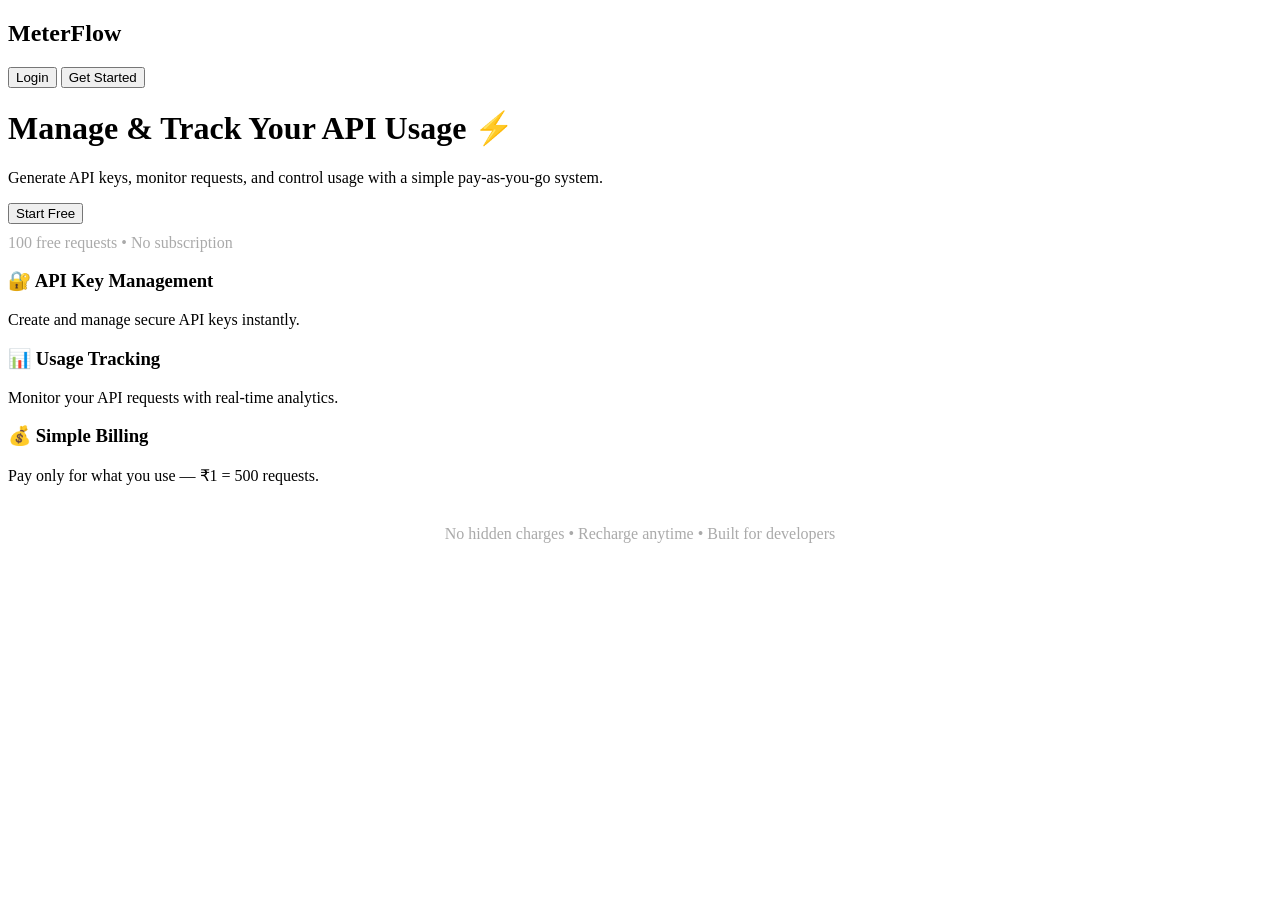
==== frontend/index.html @ 6aa2f6cb "Added the project" ====
<!DOCTYPE html>
<html>
<head>
    <title>MeterFlow</title>
    <link rel="stylesheet" href="/static/css/style.css">
</head>
<body class="dashboard-bg">

<!-- NAVBAR -->
<div class="navbar">
    <h2>MeterFlow</h2>
    <div>
        <button onclick="goLogin()">Login</button>
        <button onclick="goSignup()">Get Started</button>
    </div>
</div>

<!-- HERO -->
<div class="hero">
    <h1>Manage & Track Your API Usage ⚡</h1>
    <p>
        Generate API keys, monitor requests, and control usage with a simple pay-as-you-go system.
    </p>

    <button onclick="goSignup()">Start Free</button>

    <p style="margin-top:10px; color:#aaa;">
        100 free requests • No subscription
    </p>
</div>

<!-- FEATURES -->
<div class="features">

    <div class="card">
        <h3>🔐 API Key Management</h3>
        <p>Create and manage secure API keys instantly.</p>
    </div>

    <div class="card">
        <h3>📊 Usage Tracking</h3>
        <p>Monitor your API requests with real-time analytics.</p>
    </div>

    <div class="card">
        <h3>💰 Simple Billing</h3>
        <p>Pay only for what you use — ₹1 = 500 requests.</p>
    </div>

</div>

<!-- TRUST SECTION -->
<div style="text-align:center; margin-top:40px; color:#aaa;">
    <p>No hidden charges • Recharge anytime • Built for developers</p>
</div>


<script>
function goLogin() {
    window.location.href = "/static/login.html";
}

function goSignup() {
    window.location.href = "/static/signup.html";
}
</script>

</body>
</html>
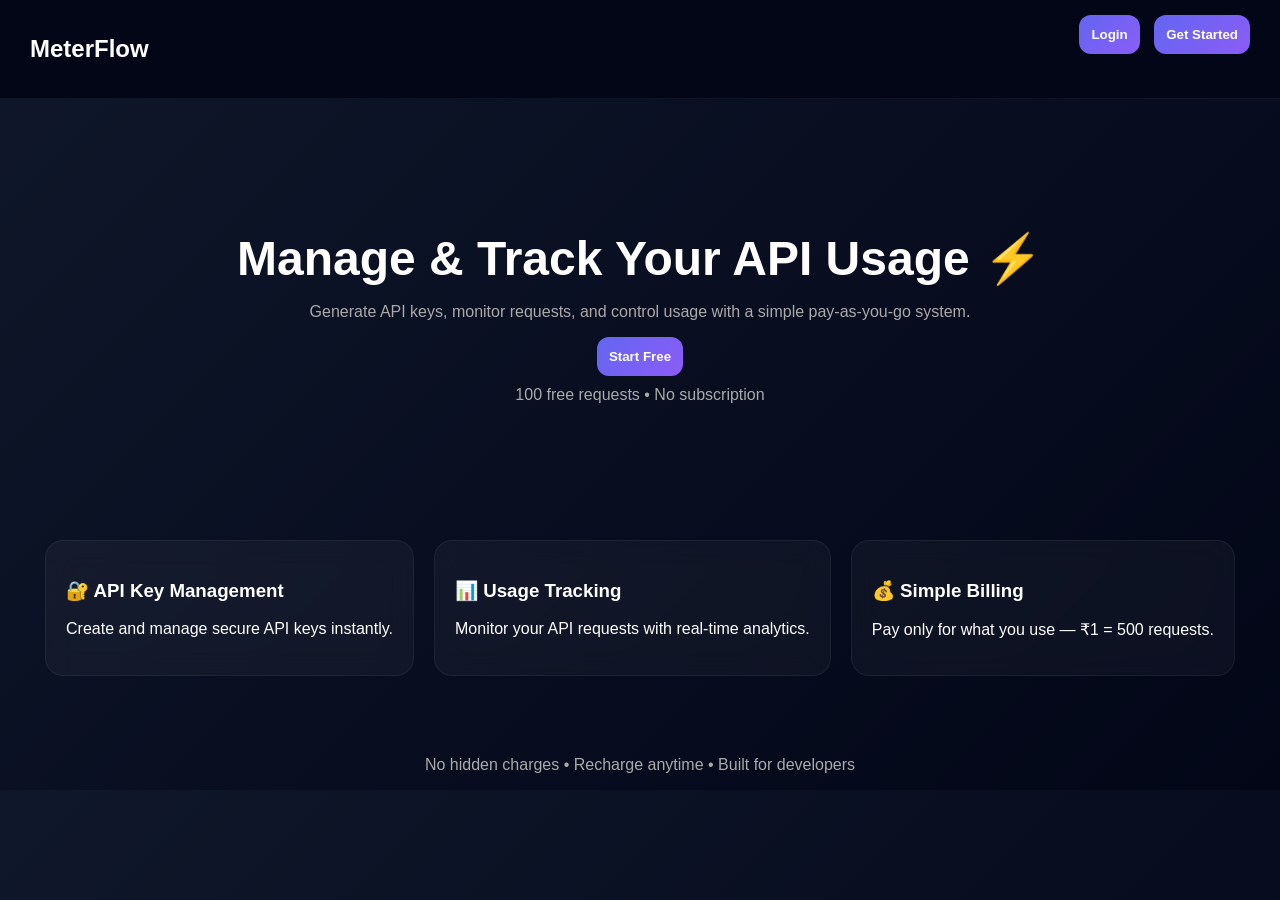
==== commit 88fd6280: "Changes made" ====
--- a/frontend/index.html
+++ b/frontend/index.html
@@ -2,7 +2,7 @@
 <html>
 <head>
     <title>MeterFlow</title>
-    <link rel="stylesheet" href="/static/css/style.css">
+    <link rel="stylesheet" href="css/style.css">
 </head>
 <body class="dashboard-bg">
 
@@ -57,11 +57,11 @@
 
 <script>
 function goLogin() {
-    window.location.href = "/static/login.html";
+    window.location.href = "/login.html";
 }
 
 function goSignup() {
-    window.location.href = "/static/signup.html";
+    window.location.href = "/signup.html";
 }
 </script>
 
--- a/frontend/css/style.css
+++ b/frontend/css/style.css
@@ -0,0 +1,715 @@
+/* ================= BASE ================= */
+body {
+    margin: 0;
+    font-family: 'Segoe UI', sans-serif;
+    background: linear-gradient(135deg, #0f172a, #020617);
+    color: white;
+}
+
+/* ================= NAVBAR ================= */
+.navbar {
+    display: flex;
+    justify-content: space-between;
+    padding: 15px 30px;
+    background: #020617;
+    border-bottom: 1px solid rgba(255,255,255,0.05);
+}
+
+.navbar button {
+    margin-left: 10px;
+}
+
+/* ================= HERO ================= */
+.hero {
+    text-align: center;
+    padding: 100px 20px;
+    animation: fadeUp 0.8s ease;
+}
+
+.hero h1 {
+    font-size: 48px;
+    margin-bottom: 10px;
+}
+
+.hero p {
+    color: #aaa;
+}
+
+/* ================= FEATURES ================= */
+.features {
+    display: flex;
+    justify-content: center;
+    gap: 20px;
+    padding: 20px;
+    flex-wrap: wrap;
+}
+
+/* ================= LAYOUT ================= */
+.dashboard {
+    display: flex;
+}
+
+.sidebar {
+    width: 220px;
+    height: 100vh;
+    background: #020617;
+    padding: 20px;
+    border-right: 1px solid rgba(255,255,255,0.05);
+}
+
+.sidebar h2 {
+    margin-bottom: 30px;
+}
+
+.sidebar p {
+    margin: 15px 0;
+    cursor: pointer;
+    transition: 0.3s;
+}
+
+.sidebar p:hover {
+    color: #6366f1;
+    transform: translateX(5px);
+}
+
+.main {
+    flex: 1;
+    padding: 20px;
+}
+
+/* ================= CARDS ================= */
+.card {
+    background: rgba(255,255,255,0.04);
+    border: 1px solid rgba(255,255,255,0.05);
+    backdrop-filter: blur(10px);
+    border-radius: 16px;
+    padding: 20px;
+    margin-bottom: 20px;
+    transition: 0.3s;
+    animation: fadeUp 0.6s ease;
+}
+
+.card:hover {
+    transform: translateY(-6px);
+    box-shadow: 0 15px 35px rgba(0,0,0,0.5);
+}
+
+/* ================= STATS ================= */
+.stats {
+    display: flex;
+    gap: 15px;
+    margin-bottom: 20px;
+    flex-wrap: wrap;
+}
+
+.stat-card {
+    flex: 1;
+    padding: 20px;
+    border-radius: 14px;
+    background: linear-gradient(145deg, #1e293b, #020617);
+    text-align: center;
+    transition: 0.3s;
+}
+
+.stat-card:hover {
+    transform: translateY(-5px) scale(1.02);
+}
+
+.stat-card p {
+    font-size: 24px;
+    font-weight: bold;
+    color: #6366f1;
+}
+
+/* ================= INPUTS ================= */
+input, select {
+    width: 100%;
+    padding: 12px;
+    margin: 10px 0;
+    border-radius: 10px;
+    border: 1px solid rgba(255,255,255,0.1);
+    background: rgba(255,255,255,0.05);
+    color: white;
+}
+
+input::placeholder {
+    color: #aaa;
+}
+
+/* ================= BUTTONS ================= */
+button {
+    padding: 12px;
+    background: linear-gradient(135deg, #6366f1, #8b5cf6);
+    color: white;
+    border: none;
+    border-radius: 10px;
+    cursor: pointer;
+    transition: 0.3s;
+    font-weight: bold;
+}
+
+button:hover {
+    transform: scale(1.05);
+    box-shadow: 0 5px 20px rgba(99,102,241,0.4);
+}
+
+/* ================= TABLE ================= */
+table {
+    width: 100%;
+    border-collapse: collapse;
+}
+
+th, td {
+    padding: 10px;
+    border-bottom: 1px solid rgba(255,255,255,0.05);
+}
+
+/* ================= AUTH ================= */
+.auth-wrapper {
+    height: 100vh;
+    display: flex;
+    justify-content: center;
+    align-items: center;
+}
+
+.auth-card-premium {
+    width: 360px;
+    padding: 30px;
+    border-radius: 16px;
+    background: rgba(255,255,255,0.05);
+    backdrop-filter: blur(20px);
+    border: 1px solid rgba(255,255,255,0.08);
+    box-shadow: 0 20px 50px rgba(0,0,0,0.6);
+    text-align: center;
+    animation: fadeUp 0.6s ease;
+}
+
+.subtitle {
+    color: #aaa;
+    margin-bottom: 20px;
+}
+
+/* ================= PRICING ================= */
+.pricing-container {
+    display: flex;
+    justify-content: center;
+    gap: 30px;
+    flex-wrap: wrap;
+}
+
+.pricing-card-pro {
+    width: 280px;
+    padding: 25px;
+    border-radius: 16px;
+    background: rgba(255,255,255,0.05);
+    border: 1px solid rgba(255,255,255,0.08);
+    text-align: center;
+    transition: 0.4s;
+    position: relative;
+}
+
+.pricing-card-pro:hover {
+    transform: translateY(-10px) scale(1.04);
+    box-shadow: 0 20px 50px rgba(0,0,0,0.6);
+}
+
+.pricing-card-pro h1 {
+    font-size: 42px;
+}
+
+.pricing-card-pro ul {
+    list-style: none;
+    padding: 0;
+    margin: 20px 0;
+}
+
+.pricing-card-pro li {
+    margin: 10px 0;
+    color: #ccc;
+}
+
+.highlight {
+    border: 2px solid #6366f1;
+    transform: scale(1.05);
+}
+
+.badge {
+    position: absolute;
+    top: -10px;
+    right: -10px;
+    background: #6366f1;
+    padding: 5px 10px;
+    font-size: 12px;
+    border-radius: 8px;
+}
+
+/* ================= CHART ================= */
+canvas {
+    max-height: 250px !important;
+}
+
+/* ================= ANIMATIONS ================= */
+@keyframes fadeUp {
+    from {
+        opacity: 0;
+        transform: translateY(25px);
+    }
+    to {
+        opacity: 1;
+        transform: translateY(0);
+    }
+}
+
+/* 🔥 subtle floating effect */
+.card, .stat-card, .pricing-card-pro {
+    animation: float 6s ease-in-out infinite alternate;
+}
+
+@keyframes float {
+    from { transform: translateY(0px); }
+    to { transform: translateY(-6px); }
+}
+/* ================= BASE ================= */
+body {
+    margin: 0;
+    font-family: 'Segoe UI', sans-serif;
+    background: linear-gradient(135deg, #0f172a, #020617);
+    color: white;
+}
+
+/* ================= NAVBAR ================= */
+.navbar {
+    display: flex;
+    justify-content: space-between;
+    padding: 15px 30px;
+    background: #020617;
+    border-bottom: 1px solid rgba(255,255,255,0.05);
+}
+
+.navbar button {
+    margin-left: 10px;
+}
+
+/* ================= HERO ================= */
+.hero {
+    text-align: center;
+    padding: 100px 20px;
+    animation: fadeUp 0.8s ease;
+}
+
+.hero h1 {
+    font-size: 48px;
+    margin-bottom: 10px;
+}
+
+.hero p {
+    color: #aaa;
+}
+
+/* ================= FEATURES ================= */
+.features {
+    display: flex;
+    justify-content: center;
+    gap: 20px;
+    padding: 20px;
+    flex-wrap: wrap;
+}
+
+/* ================= LAYOUT ================= */
+.dashboard {
+    display: flex;
+}
+
+.sidebar {
+    width: 220px;
+    height: 100vh;
+    background: #020617;
+    padding: 20px;
+    border-right: 1px solid rgba(255,255,255,0.05);
+}
+
+.sidebar h2 {
+    margin-bottom: 30px;
+}
+
+.sidebar p {
+    margin: 15px 0;
+    cursor: pointer;
+    transition: 0.3s;
+}
+
+.sidebar p:hover {
+    color: #6366f1;
+    transform: translateX(5px);
+}
+
+.main {
+    flex: 1;
+    padding: 20px;
+}
+
+/* ================= CARDS ================= */
+.card {
+    background: rgba(255,255,255,0.04);
+    border: 1px solid rgba(255,255,255,0.05);
+    backdrop-filter: blur(10px);
+    border-radius: 16px;
+    padding: 20px;
+    margin-bottom: 20px;
+    transition: 0.3s;
+    animation: fadeUp 0.6s ease;
+}
+
+.card:hover {
+    transform: translateY(-6px);
+    box-shadow: 0 15px 35px rgba(0,0,0,0.5);
+}
+
+/* ================= STATS ================= */
+.stats {
+    display: flex;
+    gap: 15px;
+    margin-bottom: 20px;
+    flex-wrap: wrap;
+}
+
+.stat-card {
+    flex: 1;
+    padding: 20px;
+    border-radius: 14px;
+    background: linear-gradient(145deg, #1e293b, #020617);
+    text-align: center;
+    transition: 0.3s;
+}
+
+.stat-card:hover {
+    transform: translateY(-5px) scale(1.02);
+}
+
+.stat-card p {
+    font-size: 24px;
+    font-weight: bold;
+    color: #6366f1;
+}
+
+/* ================= INPUTS ================= */
+input, select {
+    width: 100%;
+    padding: 12px;
+    margin: 10px 0;
+    border-radius: 10px;
+    border: 1px solid rgba(255,255,255,0.1);
+    background: rgba(255,255,255,0.05);
+    color: white;
+}
+
+input::placeholder {
+    color: #aaa;
+}
+
+/* ================= BUTTONS ================= */
+button {
+    padding: 12px;
+    background: linear-gradient(135deg, #6366f1, #8b5cf6);
+    color: white;
+    border: none;
+    border-radius: 10px;
+    cursor: pointer;
+    transition: 0.3s;
+    font-weight: bold;
+}
+
+button:hover {
+    transform: scale(1.05);
+    box-shadow: 0 5px 20px rgba(99,102,241,0.4);
+}
+
+/* ================= TABLE ================= */
+table {
+    width: 100%;
+    border-collapse: collapse;
+}
+
+th, td {
+    padding: 10px;
+    border-bottom: 1px solid rgba(255,255,255,0.05);
+}
+
+/* ================= AUTH ================= */
+.auth-wrapper {
+    height: 100vh;
+    display: flex;
+    justify-content: center;
+    align-items: center;
+}
+
+.auth-card-premium {
+    width: 360px;
+    padding: 30px;
+    border-radius: 16px;
+    background: rgba(255,255,255,0.05);
+    backdrop-filter: blur(20px);
+    border: 1px solid rgba(255,255,255,0.08);
+    box-shadow: 0 20px 50px rgba(0,0,0,0.6);
+    text-align: center;
+    animation: fadeUp 0.6s ease;
+}
+
+.subtitle {
+    color: #aaa;
+    margin-bottom: 20px;
+}
+
+/* ================= PRICING ================= */
+.pricing-container {
+    display: flex;
+    justify-content: center;
+    gap: 30px;
+    flex-wrap: wrap;
+}
+
+.pricing-card-pro {
+    width: 280px;
+    padding: 25px;
+    border-radius: 16px;
+    background: rgba(255,255,255,0.05);
+    border: 1px solid rgba(255,255,255,0.08);
+    text-align: center;
+    transition: 0.4s;
+    position: relative;
+}
+
+.pricing-card-pro:hover {
+    transform: translateY(-10px) scale(1.04);
+    box-shadow: 0 20px 50px rgba(0,0,0,0.6);
+}
+
+.pricing-card-pro h1 {
+    font-size: 42px;
+}
+
+.pricing-card-pro ul {
+    list-style: none;
+    padding: 0;
+    margin: 20px 0;
+}
+
+.pricing-card-pro li {
+    margin: 10px 0;
+    color: #ccc;
+}
+
+.highlight {
+    border: 2px solid #6366f1;
+    transform: scale(1.05);
+}
+
+.badge {
+    position: absolute;
+    top: -10px;
+    right: -10px;
+    background: #6366f1;
+    padding: 5px 10px;
+    font-size: 12px;
+    border-radius: 8px;
+}
+
+/* ================= CHART ================= */
+canvas {
+    max-height: 250px !important;
+}
+
+/* ================= ANIMATIONS ================= */
+@keyframes fadeUp {
+    from {
+        opacity: 0;
+        transform: translateY(25px);
+    }
+    to {
+        opacity: 1;
+        transform: translateY(0);
+    }
+}
+
+/* 🔥 subtle floating effect */
+.card, .stat-card, .pricing-card-pro {
+    animation: float 6s ease-in-out infinite alternate;
+}
+
+@keyframes float {
+    from { transform: translateY(0px); }
+    to { transform: translateY(-6px); }
+}
+/* 💡 Glow Utility */
+.glow {
+    box-shadow: 0 0 20px rgba(99,102,241,0.4);
+}
+
+/* Hover glow */
+button:hover {
+    box-shadow: 0 0 25px rgba(99,102,241,0.6);
+}
+.card {
+    background: rgba(255,255,255,0.04);
+    border: 1px solid rgba(255,255,255,0.06);
+    backdrop-filter: blur(14px);
+    border-radius: 18px;
+    padding: 20px;
+    margin-bottom: 20px;
+
+    transition: all 0.35s ease;
+    animation: fadeUp 0.6s ease;
+}
+
+.card:hover {
+    transform: translateY(-8px) scale(1.01);
+    box-shadow: 0 20px 50px rgba(0,0,0,0.7);
+}
+button {
+    padding: 12px;
+    background: linear-gradient(135deg, #6366f1, #8b5cf6);
+    border: none;
+    border-radius: 12px;
+    font-weight: bold;
+    cursor: pointer;
+    transition: 0.3s;
+}
+
+button:active {
+    transform: scale(0.95);
+}
+.sidebar p {
+    margin: 15px 0;
+    cursor: pointer;
+    padding: 8px;
+    border-radius: 8px;
+    transition: 0.3s;
+}
+
+.sidebar p:hover {
+    background: rgba(99,102,241,0.1);
+    color: #6366f1;
+}
+
+/* ACTIVE */
+.active {
+    background: rgba(99,102,241,0.2);
+    color: #6366f1;
+}
+.section {
+    animation: fadeSection 0.4s ease;
+}
+
+@keyframes fadeSection {
+    from {
+        opacity: 0;
+        transform: translateY(10px);
+    }
+    to {
+        opacity: 1;
+        transform: translateY(0);
+    }
+}
+.highlight {
+    border: 2px solid #6366f1;
+    box-shadow: 0 0 30px rgba(99,102,241,0.5);
+}
+.stat-card {
+    animation: float 4s ease-in-out infinite alternate;
+}
+
+@keyframes float {
+    from { transform: translateY(0px); }
+    to { transform: translateY(-5px); }
+}
+select {
+    background: #1e293b;   /* dark background */
+    color: #fff;           /* white text */
+    border: 1px solid #444;
+    padding: 10px;
+    border-radius: 8px;
+}
+
+/* VERY IMPORTANT */
+select option {
+    background: #1e293b;
+    color: #fff;
+}
+
+/* 🔥 Premium Card */
+.premium-card {
+    background: linear-gradient(145deg, #0f172a, #020617);
+    border-radius: 16px;
+    padding: 20px;
+    box-shadow: 0 10px 40px rgba(0,0,0,0.6);
+}
+
+/* Header */
+.card-header h2 {
+    margin: 0;
+    font-size: 22px;
+}
+
+.card-header p {
+    color: #888;
+    font-size: 14px;
+}
+
+/* Table wrapper */
+.table-wrapper {
+    overflow-x: auto;
+    margin-top: 20px;
+}
+
+/* Table */
+.premium-table {
+    width: 100%;
+    border-collapse: collapse;
+}
+
+.premium-table th {
+    text-align: left;
+    color: #aaa;
+    font-size: 13px;
+    padding: 12px;
+}
+
+.premium-table td {
+    padding: 14px 12px;
+    border-top: 1px solid rgba(255,255,255,0.05);
+}
+
+/* Hover effect */
+.premium-table tr:hover {
+    background: rgba(255,255,255,0.03);
+}
+
+/* Amount */
+.amount {
+    font-weight: bold;
+    color: #22c55e;
+}
+
+/* Status badges */
+.badge {
+    padding: 4px 10px;
+    border-radius: 999px;
+    font-size: 12px;
+}
+
+.success {
+    background: rgba(34,197,94,0.2);
+    color: #22c55e;
+}
+
+.pending {
+    background: rgba(251,191,36,0.2);
+    color: #fbbf24;
+}
+
+/* Empty state */
+.empty-state {
+    text-align: center;
+    padding: 40px;
+    color: #777;
+}
